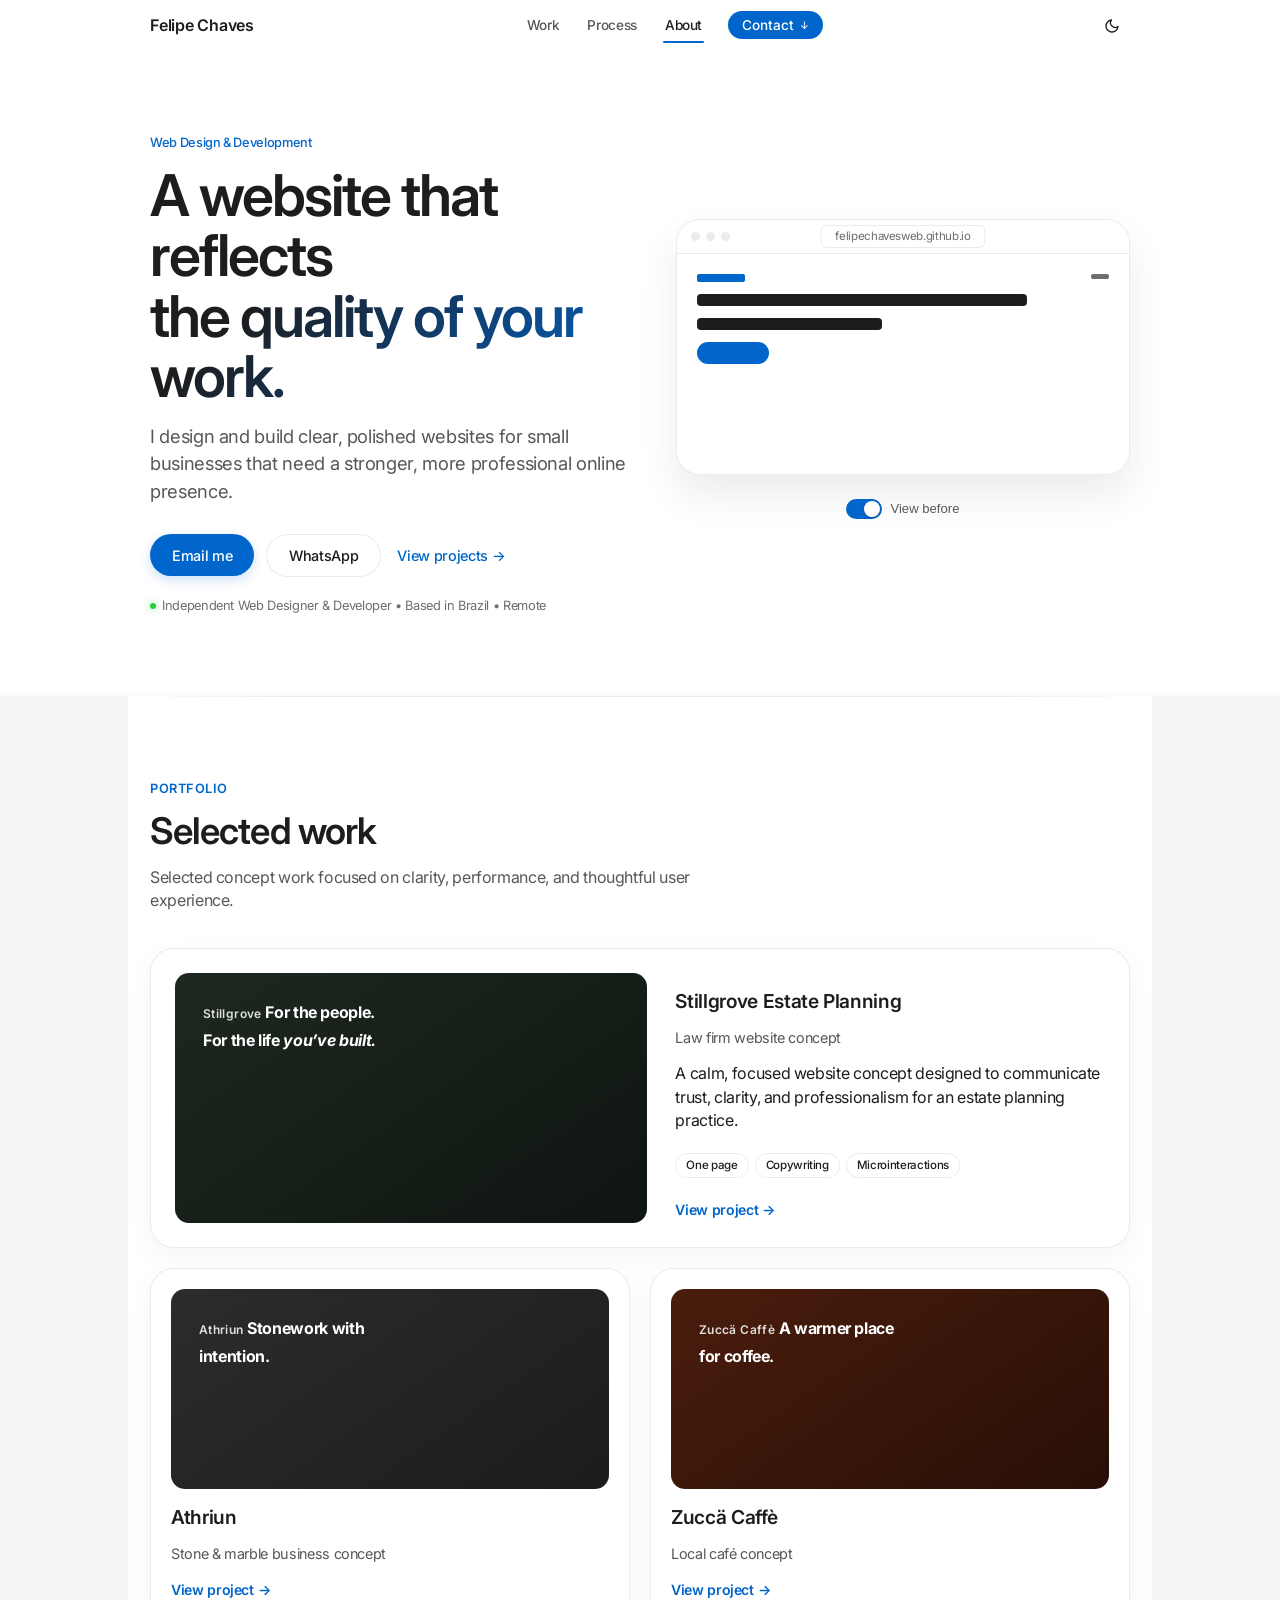
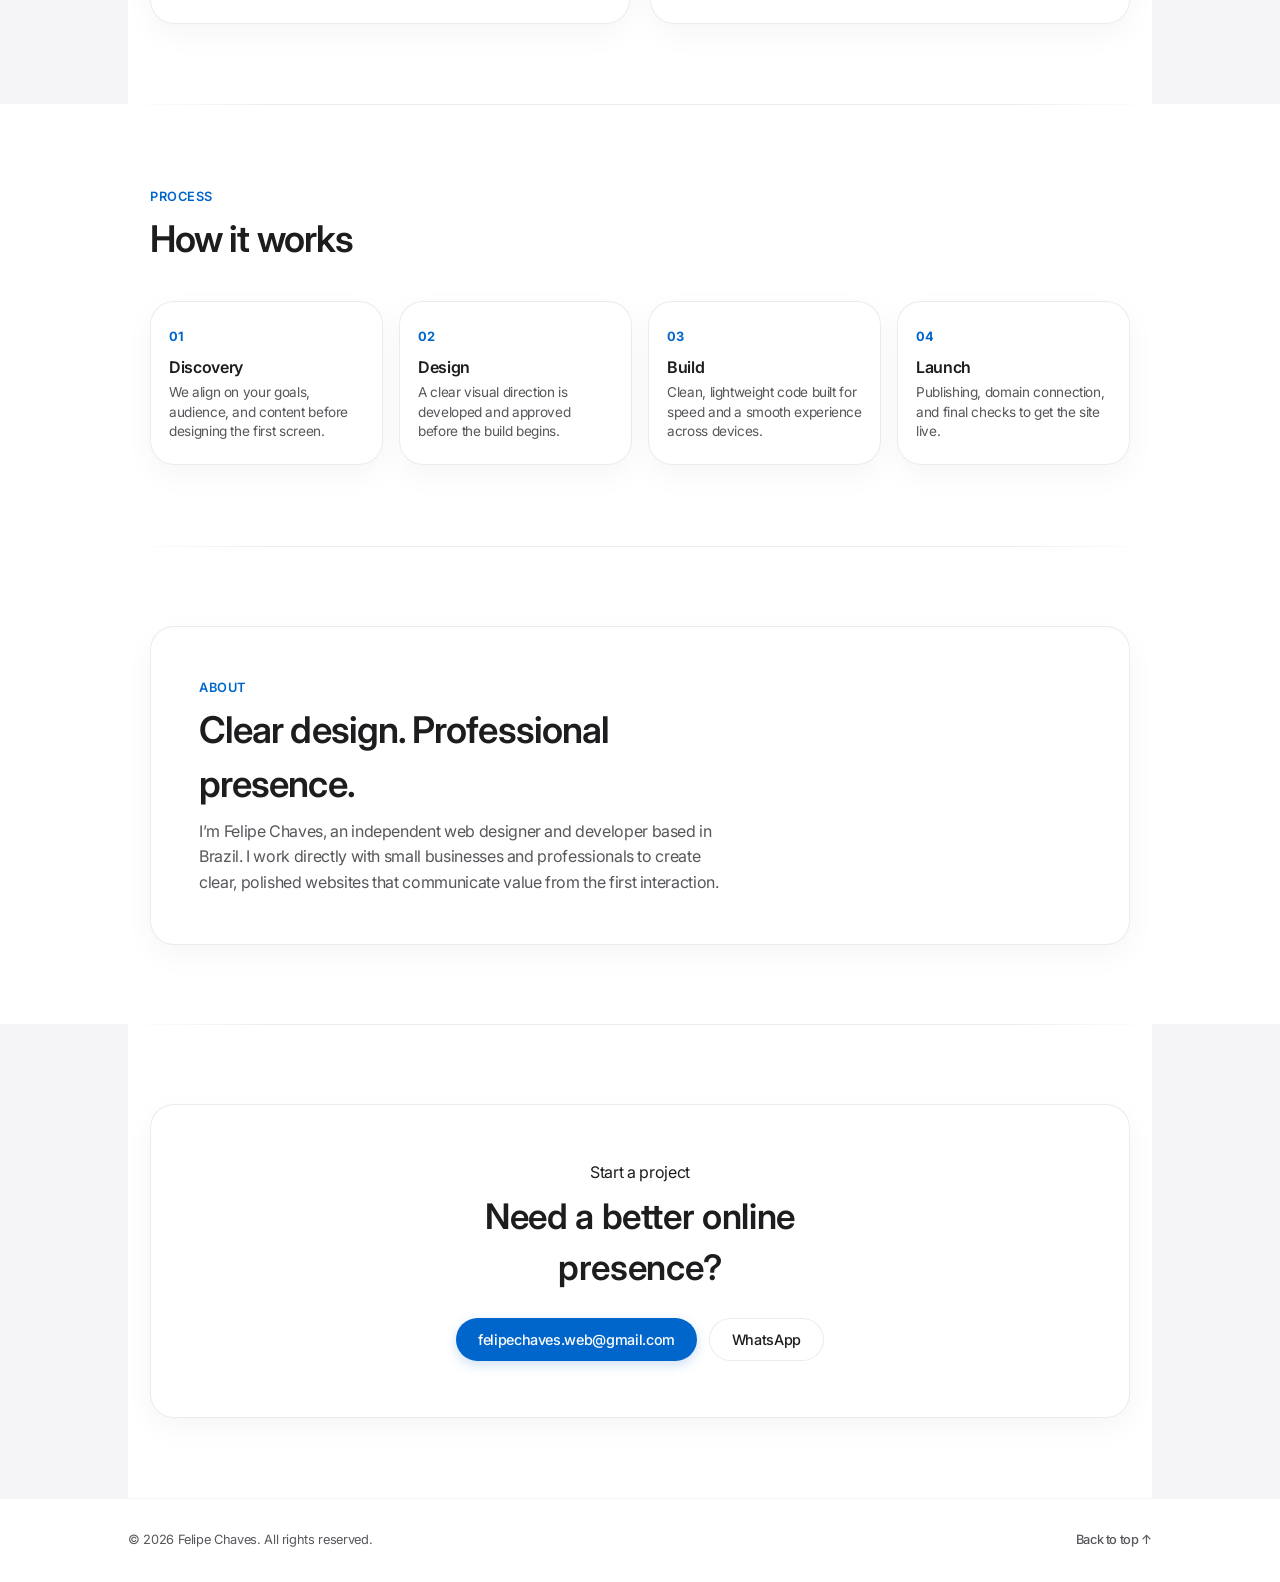
==== index.html @ 65f5a5d9 "Add files via upload" ====
<!doctype html>
<html lang="en" data-theme="light">
<head>
  <meta charset="utf-8">
  <meta name="viewport" content="width=device-width, initial-scale=1">
  <title>Felipe Chaves — Web Designer &amp; Developer</title>
  <meta name="description" content="Felipe Chaves designs and builds clear, polished websites for small businesses.">
  <meta name="theme-color" content="#f5f5f7">
  <link rel="icon" href="favicon.svg" type="image/svg+xml">
  <link rel="preconnect" href="https://fonts.googleapis.com">
  <link rel="preconnect" href="https://fonts.gstatic.com" crossorigin>
  <link href="https://fonts.googleapis.com/css2?family=Inter:wght@300;400;500;600;700&display=swap" rel="stylesheet">
  <link rel="stylesheet" href="styles.css">
</head>
<body class="has-custom-cursor">

  <!-- Cursor fluido inteligente -->
  <div class="custom-cursor" id="customCursor" aria-hidden="true"></div>

  <a class="skip-link" href="#main">Skip to content</a>

  <header class="site-header" id="site-header">
    <div class="header-inner">
  <a class="wordmark hover-magnetic" href="#top" aria-label="Felipe Chaves, home">Felipe Chaves</a>

  <nav aria-label="Main navigation" id="mainNav" class="nav-menu">
    <a data-nav href="#work">Work</a>
    <a data-nav href="#process">Process</a>
    <a data-nav href="#about">About</a>

    <!-- Submenu / Dropdown de Contato -->
    <div class="nav-contact-wrapper" id="contactDropdownWrapper">
      <button type="button" class="nav-contact hover-magnetic" id="contactBtn" aria-expanded="false" aria-haspopup="true">
        Contact <span class="chevron">↓</span>
      </button>
      <div class="contact-dropdown" id="contactDropdown" role="menu">
        <a class="dropdown-item" href="mailto:felipechaves.web@gmail.com" role="menuitem">
          <svg class="dropdown-icon" width="18" height="18" viewBox="0 0 24 24" fill="none" stroke="currentColor" stroke-width="2" stroke-linecap="round" stroke-linejoin="round" aria-hidden="true">
            <rect width="20" height="16" x="2" y="4" rx="2"></rect>
            <path d="m22 7-8.97 5.7a1.94 1.94 0 0 1-2.06 0L2 7"></path>
          </svg>
          Email
        </a>
        <a class="dropdown-item" href="https://wa.me/5511954970944?text=Hi%20Felipe,%20I%20saw%20your%20portfolio%20and%20would%20like%20to%20talk%20about%20a%20website%20project." target="_blank" rel="noopener noreferrer" role="menuitem">
          <svg class="dropdown-icon" width="18" height="18" viewBox="0 0 24 24" fill="none" stroke="currentColor" stroke-width="2" stroke-linecap="round" stroke-linejoin="round" aria-hidden="true">
            <path d="M3 21l1.65-3.8a9 9 0 1 1 3.4 2.9L3 21"></path>
            <path d="M9 10a0.5.5 0 0 0 1 0V9a0.5.5 0 0 0-1 0v1a5 5 0 0 0 5 5h1a0.5.5 0 0 0 0-1h-1a0.5.5 0 0 0 0 1"></path>
          </svg>
          WhatsApp
        </a>
</div>
    </div>
  </nav>

  <!-- Container de ações da direita (Tema + Hambúrguer) -->
  <div class="header-actions">
    <button type="button" class="theme-toggle hover-magnetic" id="themeToggle" aria-label="Toggle theme">
      <svg class="theme-toggle-icon" width="18" height="18" viewBox="0 0 24 24" fill="none" stroke="currentColor" stroke-width="2" stroke-linecap="round" stroke-linejoin="round" aria-hidden="true">
        <path class="moon-icon" d="M21 12.79A9 9 0 1 1 11.21 3 7 7 0 0 0 21 12.79z"></path>
      </svg>
    </button>

    <button type="button" class="mobile-menu-toggle hover-magnetic" id="mobileMenuToggle" aria-label="Open navigation menu" aria-expanded="false" aria-controls="mainNav">
      <span class="hamburger-bar"></span>
      <span class="hamburger-bar"></span>
    </button>
  </div>
</div>
  </header>

  <main id="main">
    <section class="hero reveal-stagger" id="top">
      <div class="hero-copy">
        <span class="hero-badge badge-pulse">Web Design &amp; Development</span>
        <h1 class="hero-title">A website that reflects<br><span class="gradient-text">the quality of your work.</span></h1>
        <p class="hero-lede">I design and build clear, polished websites for small businesses that need a stronger, more professional online presence.</p>
        <div class="hero-actions">
          <a class="button button-primary hover-magnetic" href="mailto:felipechaves.web@gmail.com">
            <span>Email me</span>
          </a>
          <a class="button button-secondary hover-magnetic" href="https://wa.me/5511954970944?text=Hi%20Felipe,%20I%20saw%20your%20portfolio%20and%20would%20like%20to%20talk%20about%20a%20website%20project." target="_blank" rel="noopener noreferrer">
            <span>WhatsApp</span>
          </a>
          <a class="button button-ghost hover-magnetic" href="#work">
            <span>View projects</span> <span class="arrow">→</span>
          </a>
        </div>
        <p class="hero-note"><span class="status-dot"></span> Independent Web Designer &amp; Developer • Based in Brazil • Remote</p>
      </div>

      <figure class="hero-demo" aria-label="Demonstration: a website before and after a redesign">
        <div class="device tilt-card" id="heroDevice" data-state="after">
          <div class="device-bar">
            <div class="dots"><span></span><span></span><span></span></div>
            <div class="url-bar">felipechavesweb.github.io</div>
          </div>
          <div class="device-screen">
            <div class="mock mock-before" aria-hidden="true">
              <div class="mb-logo"></div>
              <div class="mb-nav"><span></span><span></span><span></span></div>
              <div class="mb-hero"></div>
              <div class="mb-row"><span class="mb-chip"></span><span class="mb-chip"></span></div>
            </div>
            <div class="mock mock-after" aria-hidden="true">
              <div class="ma-nav"><span class="ma-word"></span><span class="ma-link"></span></div>
              <div class="ma-headline"></div>
              <div class="ma-headline short"></div>
              <div class="ma-cta"></div>
            </div>
          </div>
        </div>
        <figcaption>
          <button type="button" class="toggle hover-magnetic" id="beforeAfterToggle" aria-pressed="true">
            <span class="toggle-track" aria-hidden="true"><span class="toggle-thumb"></span></span>
            <span class="toggle-label" data-label>View before</span>
          </button>
        </figcaption>
      </figure>
    </section>

    <section class="work" id="work" aria-labelledby="work-title">
      <div class="section-head reveal">
        <span class="section-kicker">Portfolio</span>
        <h2 id="work-title">Selected work</h2>
        <p>Selected concept work focused on clarity, performance, and thoughtful user experience.</p>
      </div>

      <article class="project project-featured tilt-card reveal spotlight-card">
        <a class="project-visual stillgrove-visual" href="stillgrove/" aria-label="View the Stillgrove concept">
          <div class="visual-copy">
            <span class="visual-tag">Stillgrove</span>
            <strong>For the people.<br>For the life <em>you’ve built.</em></strong>
          </div>
        </a>
        <div class="project-meta">
          <div class="project-heading">
            <h3>Stillgrove Estate Planning</h3>
            <p>Law firm website concept</p>
          </div>
          <p class="project-description">A calm, focused website concept designed to communicate trust, clarity, and professionalism for an estate planning practice.</p>
          <div class="project-tags">
            <span>One page</span><span>Copywriting</span><span>Microinteractions</span>
          </div>
          <a class="project-link link-arrow" href="stillgrove/">View project <span class="arrow">→</span></a>
        </div>
      </article>

      <div class="project-grid">
        <article class="project tilt-card reveal spotlight-card">
          <a class="project-visual athriun-visual" href="https://oggfelpz.github.io/athriun-marmoraria-landing-page/" target="_blank" rel="noopener noreferrer">
            <div class="visual-copy compact">
              <span class="visual-tag">Athriun</span>
              <strong>Stonework with<br>intention.</strong>
            </div>
          </a>
          <div class="project-meta compact-meta">
            <div class="project-heading">
              <h3>Athriun</h3>
              <p>Stone &amp; marble business concept</p>
            </div>
            <a class="project-link link-arrow" href="https://oggfelpz.github.io/athriun-marmoraria-landing-page/" target="_blank" rel="noopener noreferrer">View project <span class="arrow">→</span></a>
          </div>
        </article>

        <article class="project tilt-card reveal spotlight-card">
          <a class="project-visual zucca-visual" href="https://oggfelpz.github.io/zucca-caffe-landing-page/" target="_blank" rel="noopener noreferrer">
            <div class="visual-copy compact light-copy">
              <span class="visual-tag">Zuccä Caffè</span>
              <strong>A warmer place<br>for coffee.</strong>
            </div>
          </a>
          <div class="project-meta compact-meta">
            <div class="project-heading">
              <h3>Zuccä Caffè</h3>
              <p>Local café concept</p>
            </div>
            <a class="project-link link-arrow" href="https://oggfelpz.github.io/zucca-caffe-landing-page/" target="_blank" rel="noopener noreferrer">View project <span class="arrow">→</span></a>
          </div>
        </article>
      </div>
    </section>

    <section class="process" id="process" aria-labelledby="process-title">
      <div class="section-head reveal">
        <span class="section-kicker">Process</span>
        <h2 id="process-title">How it works</h2>
      </div>
      <ol class="steps">
        <li class="reveal spotlight-card">
          <span class="step-index">01</span>
          <h3>Discovery</h3>
          <p>We align on your goals, audience, and content before designing the first screen.</p>
        </li>
        <li class="reveal spotlight-card">
          <span class="step-index">02</span>
          <h3>Design</h3>
          <p>A clear visual direction is developed and approved before the build begins.</p>
        </li>
        <li class="reveal spotlight-card">
          <span class="step-index">03</span>
          <h3>Build</h3>
          <p>Clean, lightweight code built for speed and a smooth experience across devices.</p>
        </li>
        <li class="reveal spotlight-card">
          <span class="step-index">04</span>
          <h3>Launch</h3>
          <p>Publishing, domain connection, and final checks to get the site live.</p>
        </li>
      </ol>
    </section>

<!-- Seção Sobre estruturada dentro de um card -->
<section class="about reveal" id="about" aria-labelledby="about-title">
  <div class="about-card spotlight-card">
    <div class="section-head">
      <span class="section-kicker">About</span>
      <h2 id="about-title">Clear design. Professional presence.</h2>
      <p class="about-description">
        I’m Felipe Chaves, an independent web designer and developer based in Brazil. I work directly with small businesses and professionals to create clear, polished websites that communicate value from the first interaction.
      </p>
    </div>
  </div>
</section>

    <section class="contact reveal" aria-labelledby="contact-title">
      <div class="contact-card spotlight-card">
        <span class="contact-kicker">Start a project</span>
        <h2 id="contact-title">Need a better online<br>presence?</h2>
        
        <div class="contact-options">
          <a class="button button-primary hover-magnetic" href="mailto:felipechaves.web@gmail.com">
            <span>felipechaves.web@gmail.com</span>
          </a>
          <a class="button button-secondary hover-magnetic" href="https://wa.me/5511954970944?text=Hi%20Felipe,%20I%20saw%20your%20portfolio%20and%20would%20like%20to%20talk%20about%20a%20website%20project." target="_blank" rel="noopener noreferrer">
            <span>WhatsApp</span>
          </a>
        </div>
      </div>
    </section>
  </main>

  <footer>
    <div class="footer-inner">
      <p>© <span id="year">2026</span> Felipe Chaves. All rights reserved.</p>
      <a href="#top" class="back-to-top hover-magnetic">Back to top ↑</a>
    </div>
  </footer>

  <script src="script.js" defer></script>
</body>
</html>
---- styles.css ----
:root {
  --font-apple: -apple-system, BlinkMacSystemFont, "SF Pro Display", "SF Pro Text", "Inter", sans-serif;

  --radius-pill: 9999px;
  --radius-apple: 24px;
  --radius-sm: 14px;

  --ease-apple: cubic-bezier(0.16, 1, 0.3, 1);
  --ease-spring: cubic-bezier(0.34, 1.56, 0.64, 1);
  --transition-fast: 0.2s var(--ease-apple);
  --transition-smooth: 0.4s var(--ease-apple);

  --focus-ring: 0 0 0 3px var(--accent-glow), 0 0 0 1px var(--accent);
}

:root[data-theme="light"] {
  --bg-main: #ffffff;
  --bg-alt: #f5f5f7;
  --bg-card: rgba(255, 255, 255, 0.82);
  --bg-card-solid: #ffffff;
  --bg-header: rgba(255, 255, 255, 0.72);

  --text-primary: #1d1d1f;
  --text-secondary: #57575c;
  --text-muted: #6e6e73;

  --accent: #0066cc;
  --accent-hover: #0052a3;
  --accent-glow: rgba(0, 102, 204, 0.2);

  --border-subtle: rgba(0, 0, 0, 0.08);
  --spotlight-color: rgba(0, 102, 204, 0.06);
  --shadow-apple: 0 10px 30px rgba(0, 0, 0, 0.04);
  --shadow-device: 0 20px 40px rgba(0, 0, 0, 0.08);
}

:root[data-theme="dark"] {
  --bg-main: #000000;
  --bg-alt: #0a0a0c;
  --bg-card: rgba(28, 28, 30, 0.75);
  --bg-card-solid: #1c1c1e;
  --bg-header: rgba(0, 0, 0, 0.72);

  --text-primary: #f5f5f7;
  --text-secondary: #a1a1a6;
  --text-muted: #86868b;

  --accent: #2997ff;
  --accent-hover: #52aaff;
  --accent-glow: rgba(41, 151, 255, 0.25);

  --border-subtle: rgba(255, 255, 255, 0.12);
  --spotlight-color: rgba(255, 255, 255, 0.06);
  --shadow-apple: 0 10px 30px rgba(0, 0, 0, 0.4);
  --shadow-device: 0 20px 50px rgba(0, 0, 0, 0.6);
}

*, *::before, *::after {
  box-sizing: border-box;
  margin: 0;
  padding: 0;
}

html {
  scroll-behavior: smooth;
  font-size: 16px;
  -webkit-text-size-adjust: 100%;
}

body {
  font-family: var(--font-apple);
  background-color: var(--bg-main);
  color: var(--text-primary);
  line-height: 1.47059;
  letter-spacing: -0.022em;
  -webkit-font-smoothing: antialiased;
  -moz-osx-font-smoothing: grayscale;
  transition: background-color var(--transition-smooth), color var(--transition-smooth);
  overflow-x: hidden;
  padding-bottom: env(safe-area-inset-bottom);
}

a { color: inherit; text-decoration: none; }

.skip-link {
  position: absolute;
  top: -100%;
  left: 16px;
  z-index: 1000;
  background: var(--accent);
  color: #fff;
  padding: 10px 18px;
  border-radius: var(--radius-sm);
  font-weight: 600;
  transition: top var(--transition-fast);
}
.skip-link:focus-visible { top: 12px; }

a:focus-visible,
button:focus-visible,
[role="button"]:focus-visible,
input:focus-visible,
textarea:focus-visible {
  outline: none;
  box-shadow: var(--focus-ring);
  border-radius: var(--radius-sm);
}

/* Custom Cursor */
.custom-cursor,
.custom-cursor-ring {
  display: none;
  position: fixed;
  top: 0;
  left: 0;
  pointer-events: none;
  z-index: 9999;
  border-radius: 50%;
  opacity: 0;
  transform: translate3d(-50%, -50%, 0);
  will-change: transform, opacity;
}

@media (prefers-reduced-motion: no-preference) {
  body.has-custom-cursor .custom-cursor,
  body.has-custom-cursor .custom-cursor-ring { display: block; }

  body.has-custom-cursor.cursor-ready .custom-cursor { opacity: 1; }
  body.has-custom-cursor.cursor-ready .custom-cursor-ring { opacity: 0.55; }

  body.has-custom-cursor,
  body.has-custom-cursor a,
  body.has-custom-cursor button,
  body.has-custom-cursor [role="button"] { cursor: none; }

  .custom-cursor {
    width: 8px;
    height: 8px;
    background-color: var(--accent);
    transition: opacity 0.25s var(--ease-apple);
  }

  .custom-cursor-ring {
    width: 36px;
    height: 36px;
    border: 1.5px solid var(--accent);
    background: var(--accent-glow);
    transition: opacity 0.25s var(--ease-apple), width 0.35s var(--ease-spring), height 0.35s var(--ease-spring), border-color 0.3s;
  }
  .custom-cursor-ring.is-hovering { width: 56px; height: 56px; opacity: 0.25; border-color: transparent; }
}

@media (prefers-reduced-motion: reduce) {
  .custom-cursor, .custom-cursor-ring { display: none !important; }
  *, *::before, *::after { animation-duration: 0.01ms !important; transition-duration: 0.01ms !important; }
}

/* Header */
.site-header {
  position: fixed;
  top: 0;
  left: 0;
  right: 0;
  height: 52px;
  z-index: 999;
  background-color: var(--bg-header);
  backdrop-filter: saturate(180%) blur(20px);
  -webkit-backdrop-filter: saturate(180%) blur(20px);
  border-bottom: 1px solid transparent;
  transition: border-color 0.3s, background-color var(--transition-smooth);
  padding-left: env(safe-area-inset-left);
  padding-right: env(safe-area-inset-right);
}
.site-header.is-scrolled { border-bottom-color: var(--border-subtle); }

.header-inner {
  max-width: 1024px;
  margin: 0 auto;
  height: 100%;
  display: flex;
  align-items: center;
  justify-content: space-between;
  padding: 0 22px;
}

.wordmark {
  font-weight: 600;
  font-size: 1rem;
  letter-spacing: -0.015em;
  padding: 6px 0;
}

.site-header nav {
  display: flex;
  gap: 24px;
  align-items: center;
}

.site-header nav a {
  position: relative;
  font-size: 0.85rem;
  font-weight: 500;
  color: var(--text-secondary);
  padding: 6px 2px;
  transition: color var(--transition-fast);
}
.site-header nav a::after {
  content: "";
  position: absolute;
  left: 0; right: 0; bottom: -2px;
  height: 2px;
  background: var(--accent);
  border-radius: 2px;
  transform: scaleX(0);
  transform-origin: left;
  transition: transform 0.25s var(--ease-apple);
}
.site-header nav a:hover { color: var(--text-primary); }
.site-header nav a:hover::after,
.site-header nav a.is-active::after { transform: scaleX(1); }
.site-header nav a.is-active { color: var(--text-primary); }

.nav-contact {
  color: #ffffff !important;
  font-weight: 500;
  background: var(--accent);
  padding: 6px 14px !important;
  border-radius: var(--radius-pill);
  transition: background-color var(--transition-fast), transform 0.2s var(--ease-spring);
}
.nav-contact:hover { background: var(--accent-hover); }
.nav-contact:active { transform: scale(0.96); }
.nav-contact::after { display: none; }

.theme-toggle {
  background: transparent;
  border: none;
  display: inline-flex;
  align-items: center;
  justify-content: center;
  color: var(--text-primary);
  cursor: pointer;
  width: 36px;
  height: 36px;
  border-radius: 50%;
  transition: background-color var(--transition-fast), color var(--transition-fast);
}
.theme-toggle:hover { background-color: var(--border-subtle); }
.theme-toggle-icon { width: 16px; height: 16px; transition: transform 0.4s var(--ease-spring); }
.theme-toggle:hover .theme-toggle-icon { transform: rotate(15deg); }

/* Hero */
.hero {
  max-width: 1024px;
  margin: 0 auto;
  padding: 130px 22px 80px;
  display: grid;
  grid-template-columns: 1fr 0.95fr;
  gap: 48px;
  align-items: center;
}

.badge-pulse {
  display: inline-flex;
  align-items: center;
  gap: 8px;
  font-size: 0.8rem;
  font-weight: 500;
  color: var(--accent);
  margin-bottom: 12px;
}

.status-dot {
  width: 6px;
  height: 6px;
  background-color: #28cd41;
  border-radius: 50%;
  display: inline-block;
  box-shadow: 0 0 8px rgba(40, 205, 65, 0.6);
}

.hero-title {
  font-size: clamp(2.4rem, 4.5vw, 3.8rem);
  font-weight: 600;
  line-height: 1.05;
  letter-spacing: -0.035em;
  margin-bottom: 16px;
}

.gradient-text {
  display: inline-block;
  background: linear-gradient(135deg, var(--text-primary) 20%, var(--accent) 100%);
  -webkit-background-clip: text;
  background-clip: text;
  -webkit-text-fill-color: transparent;
  color: transparent;
}

.hero-lede {
  font-size: clamp(1rem, 1.5vw, 1.15rem);
  line-height: 1.5;
  max-width: 42ch;
  color: var(--text-secondary);
  margin-bottom: 28px;
}

.hero-actions {
  display: flex;
  gap: 12px;
  align-items: center;
  flex-wrap: wrap;
  margin-bottom: 20px;
}

.button {
  position: relative;
  display: inline-flex;
  align-items: center;
  justify-content: center;
  min-height: 42px;
  padding: 10px 22px;
  border-radius: var(--radius-pill);
  font-size: 0.9rem;
  font-weight: 500;
  transition: transform 0.2s var(--ease-spring), background-color 0.25s, box-shadow 0.25s, border-color 0.25s;
  user-select: none;
}
.button:active { transform: scale(0.96); }

.button-primary {
  background-color: var(--accent);
  color: #ffffff;
  box-shadow: 0 4px 12px var(--accent-glow);
}
.button-primary:hover { background-color: var(--accent-hover); box-shadow: 0 6px 18px var(--accent-glow); transform: translateY(-1px); }

.button-secondary {
  background-color: var(--bg-card);
  border: 1px solid var(--border-subtle);
  color: var(--text-primary);
  backdrop-filter: blur(10px);
}
.button-secondary:hover { background-color: var(--bg-card-solid); border-color: var(--accent); }

.button-ghost { color: var(--accent); padding-left: 4px; padding-right: 4px; }
.button-ghost .arrow { display: inline-block; margin-left: 4px; transition: transform 0.3s var(--ease-spring); }
.button-ghost:hover .arrow { transform: translateX(4px); }
.button-ghost:hover { color: var(--accent-hover); }

.hero-note {
  font-size: 0.8rem;
  color: var(--text-muted);
  display: flex;
  align-items: center;
  gap: 6px;
}

/* Device Mockup */
.hero-demo { display: flex; flex-direction: column; align-items: center; gap: 16px; perspective: 1000px; width: 100%; }

.device {
  width: 100%;
  background: var(--bg-card-solid);
  border-radius: var(--radius-apple);
  box-shadow: var(--shadow-device);
  border: 1px solid var(--border-subtle);
  overflow: hidden;
  transition: transform 0.5s var(--ease-apple);
}

.device-bar {
  height: 34px;
  background-color: var(--bg-main);
  display: flex;
  align-items: center;
  padding: 0 14px;
  position: relative;
  border-bottom: 1px solid var(--border-subtle);
}

.dots { display: flex; gap: 6px; }
.dots span { width: 9px; height: 9px; border-radius: 50%; background-color: var(--border-subtle); }

.url-bar {
  position: absolute;
  left: 50%;
  transform: translateX(-50%);
  font-size: 0.72rem;
  color: var(--text-muted);
  background: var(--bg-card-solid);
  padding: 2px 14px;
  border-radius: 6px;
  border: 1px solid var(--border-subtle);
  white-space: nowrap;
  max-width: 60%;
  overflow: hidden;
  text-overflow: ellipsis;
}

.device-screen { padding: 20px; min-height: 220px; position: relative; }
.mock { transition: opacity 0.35s var(--ease-apple), transform 0.35s var(--ease-apple); }

.mock-before { display: flex; flex-direction: column; gap: 10px; }
.mb-logo { width: 64px; height: 8px; background: #ff3b30; border-radius: 2px; }
.mb-nav { display: flex; gap: 6px; }
.mb-nav span { width: 18px; height: 5px; background: var(--text-muted); border-radius: 2px; }
.mb-hero { height: 50px; background: var(--border-subtle); border-radius: 4px; }
.mb-row { display: flex; gap: 6px; }
.mb-chip { width: 48%; height: 18px; background: #ff9500; border-radius: 4px; }

.mock-after { display: flex; flex-direction: column; gap: 12px; }
.ma-nav { display: flex; justify-content: space-between; }
.ma-word { width: 48px; height: 8px; background: var(--accent); border-radius: 2px; }
.ma-link { width: 18px; height: 5px; background: var(--text-muted); border-radius: 2px; }
.ma-headline { height: 12px; width: 80%; background: var(--text-primary); border-radius: 4px; }
.ma-headline.short { width: 45%; }
.ma-cta { width: 72px; height: 22px; background: var(--accent); border-radius: var(--radius-pill); }

.device[data-state="after"] .mock-before { opacity: 0; transform: scale(0.96); position: absolute; inset: 20px; pointer-events: none; }
.device[data-state="before"] .mock-after { opacity: 0; transform: scale(0.96); position: absolute; inset: 20px; pointer-events: none; }

.toggle {
  background: transparent;
  border: none;
  display: inline-flex;
  align-items: center;
  gap: 8px;
  min-height: 36px;
  color: var(--text-secondary);
  font-size: 0.82rem;
  font-weight: 500;
  cursor: pointer;
  padding: 4px 8px;
}
.toggle:hover { color: var(--text-primary); }

.toggle-track {
  width: 36px;
  height: 20px;
  background-color: var(--border-subtle);
  border-radius: var(--radius-pill);
  position: relative;
  transition: background-color 0.25s var(--ease-apple);
}
.toggle-thumb {
  width: 16px; height: 16px;
  background: #ffffff;
  border-radius: 50%;
  position: absolute; top: 2px; left: 2px;
  box-shadow: 0 1px 3px rgba(0,0,0,0.2);
  transition: transform 0.25s var(--ease-spring);
}
.toggle[aria-pressed="true"] .toggle-track { background-color: var(--accent); }
.toggle[aria-pressed="true"] .toggle-thumb { transform: translateX(16px); }

/* Seções */
section { position: relative; max-width: 1024px; margin: 0 auto; padding: 80px 22px; }

.work, .contact {
  box-shadow: 0 0 0 100vmax var(--bg-alt);
  clip-path: inset(0 -100vmax);
  z-index: 0;
}
.work::before, .contact::before {
  content: "";
  position: absolute;
  top: 0; left: -100vmax; right: -100vmax;
  height: 48px;
  background: linear-gradient(to bottom, var(--bg-main), transparent);
  pointer-events: none;
}

.section-head { margin-bottom: 36px; max-width: 54ch; }
.section-kicker { font-size: 0.8rem; font-weight: 600; color: var(--accent); text-transform: uppercase; letter-spacing: 0.04em; }
.section-head h2 { font-size: clamp(1.8rem, 3vw, 2.3rem); font-weight: 600; margin-top: 4px; letter-spacing: -0.025em; }
.section-head p { color: var(--text-secondary); margin-top: 8px; font-size: 1rem; }

/* Cards & Grid */
.spotlight-card {
  position: relative;
  background: var(--bg-card);
  backdrop-filter: blur(20px);
  -webkit-backdrop-filter: blur(20px);
  border-radius: var(--radius-apple);
  border: 1px solid var(--border-subtle);
  box-shadow: var(--shadow-apple);
  overflow: hidden;
  transition: border-color 0.3s, transform 0.3s var(--ease-spring), box-shadow 0.3s;
}
.spotlight-card:hover { border-color: var(--accent); box-shadow: 0 12px 28px rgba(0,0,0,0.08); transform: translateY(-2px); }

.spotlight-card::before {
  content: "";
  position: absolute; inset: 0;
  background: radial-gradient(500px circle at var(--mouse-x, 50%) var(--mouse-y, 50%), var(--spotlight-color), transparent 40%);
  opacity: 0;
  transition: opacity 0.4s;
  pointer-events: none;
}
.spotlight-card:hover::before { opacity: 1; }

.project-featured { padding: 24px; display: grid; grid-template-columns: 1.1fr 1fr; gap: 28px; margin-bottom: 20px; }

.project-visual {
  border-radius: var(--radius-sm);
  padding: 28px;
  color: #fff;
  display: flex;
  flex-direction: column;
  justify-content: space-between;
  min-height: 200px;
  transition: transform 0.4s var(--ease-apple);
}
.visual-tag { display: inline-block; font-size: 0.75rem; font-weight: 600; letter-spacing: 0.03em; margin-bottom: 6px; opacity: 0.85; }
.project-featured:hover .project-visual { transform: scale(1.01); }

.stillgrove-visual { background: linear-gradient(145deg, #1d2820, #0f1511); }
.athriun-visual { background: linear-gradient(145deg, #2c2c2e, #1c1c1e); }
.zucca-visual { background: linear-gradient(145deg, #4a1d0d, #280f07); }

.project-meta { display: flex; flex-direction: column; justify-content: space-between; gap: 14px; }
.project-heading h3 { font-size: 1.2rem; font-weight: 600; margin-bottom: 12px; margin-top: 14px; }
.project-heading p { font-size: 0.9rem; color: var(--text-secondary); }

.project-tags { display: flex; flex-wrap: wrap; gap: 6px; margin: 6px 0; }
.project-tags span {
  font-size: 0.72rem;
  font-weight: 500;
  background: var(--bg-main);
  color: var(--text-primary);
  padding: 3px 10px;
  border-radius: var(--radius-pill);
  border: 1px solid var(--border-subtle);
}

.link-arrow { color: var(--accent); font-size: 0.88rem; font-weight: 600; display: inline-flex; align-items: center; gap: 4px; padding: 2px 0; }
.link-arrow .arrow { transition: transform 0.3s var(--ease-spring); }
.link-arrow:hover { color: var(--accent-hover); }
.link-arrow:hover .arrow { transform: translateX(4px); }

.project-grid { display: grid; grid-template-columns: repeat(2, 1fr); gap: 20px; }
.project-grid .project { padding: 20px; }

/* Steps */
.steps { list-style: none; display: grid; grid-template-columns: repeat(4, 1fr); gap: 16px; }
.steps li { padding: 22px 18px; }
.step-index { font-size: 0.8rem; font-weight: 700; color: var(--accent); }
.steps h3 { font-size: 1rem; font-weight: 600; margin: 8px 0 4px; }
.steps p { font-size: 0.85rem; line-height: 1.45; color: var(--text-secondary); }

/* Contact & Footer */
.contact-card { padding: 56px 24px; text-align: center; }
.contact-card h2 { font-size: clamp(1.8rem, 3vw, 2.2rem); font-weight: 600; margin-top: 6px; }
.contact-options { display: flex; justify-content: center; gap: 12px; margin-top: 24px; flex-wrap: wrap; }

footer { border-top: 1px solid var(--border-subtle); padding: 28px 22px; font-size: 0.8rem; color: var(--text-secondary); }
.footer-inner { max-width: 1024px; margin: 0 auto; display: flex; justify-content: space-between; align-items: center; gap: 12px; }
.back-to-top { padding: 4px 0; font-weight: 500; }
.back-to-top:hover { color: var(--text-primary); }

/* Scroll Reveal */
@media (prefers-reduced-motion: no-preference) {
  .reveal { opacity: 0; transform: translateY(20px); transition: opacity 0.6s var(--ease-apple), transform 0.6s var(--ease-apple); will-change: opacity, transform; }
  .reveal.is-visible { opacity: 1; transform: translateY(0); }

  .reveal-stagger { opacity: 1; }
  .reveal-stagger > * {
    opacity: 0;
    transform: translateY(16px);
    filter: blur(4px);
    transition: opacity 0.6s var(--ease-apple), transform 0.6s var(--ease-apple), filter 0.6s var(--ease-apple);
  }
  .reveal-stagger.is-visible > * { opacity: 1; transform: translateY(0); filter: blur(0); }
  .reveal-stagger.is-visible > *:nth-child(1) { transition-delay: 0.04s; }
  .reveal-stagger.is-visible > *:nth-child(2) { transition-delay: 0.12s; }
  .reveal-stagger.is-visible > *:nth-child(3) { transition-delay: 0.20s; }
  .reveal-stagger.is-visible > *:nth-child(4) { transition-delay: 0.28s; }

  .reveal-stagger > .hero-demo {
    transform: translateY(16px) scale(0.98);
    transition: opacity 0.6s var(--ease-apple), transform 0.6s var(--ease-spring), filter 0.6s var(--ease-apple);
  }
  .reveal-stagger.is-visible > .hero-demo { transform: translateY(0) scale(1); }
}

@media (prefers-reduced-motion: reduce) {
  .reveal, .reveal-stagger > * { opacity: 1 !important; transform: none !important; filter: none !important; }
}

/* ==========================================================================
   RESPONSIVIDADE (MEDIA QUERIES)
   ========================================================================== */

@media (max-width: 864px) {
  .hero { grid-template-columns: 1fr; gap: 40px; padding-top: 100px; text-align: center; }
  .hero-lede { margin-left: auto; margin-right: auto; }
  .hero-actions, .hero-note { justify-content: center; }
  .project-featured { grid-template-columns: 1fr; gap: 20px; }
  .steps { grid-template-columns: repeat(2, 1fr); }
}

@media (max-width: 640px) {
  .project-grid { grid-template-columns: 1fr; }
  .steps { grid-template-columns: 1fr; }
  .footer-inner { flex-direction: column; text-align: center; gap: 8px; }
}

/* --- DIVISÓRIAS DE SEÇÃO --- */
section:not(.hero) {
  position: relative;
  padding-top: 5rem; /* Aumenta o espaçamento superior para respiro */
}

/* Cria uma linha divisória suave no topo de cada seção */
section:not(.hero)::before {
  content: "";
  position: absolute;
  top: 0;
  left: 50%;
  transform: translateX(-50%);
  width: 100%;
  max-width: 1100px; /* Alinhado com a largura máxima do seu layout */
  height: 1px;
  background: linear-gradient(
    90deg, 
    transparent 0%, 
    var(--line-color, rgba(0, 0, 0, 0.08)) 15%, 
    var(--line-color, rgba(0, 0, 0, 0.08)) 85%, 
    transparent 100%
  );
  pointer-events: none;
}

/* Compatibilidade com modo escuro (Dark Theme) */
[data-theme="dark"] section:not(.hero)::before {
  background: linear-gradient(
    90deg, 
    transparent 0%, 
    rgba(255, 255, 255, 0.1) 15%, 
    rgba(255, 255, 255, 0.1) 85%, 
    transparent 100%
  );
}

/* --- CARD SOBRE (Adaptável aos Temas) --- */
.about-card {
  padding: 3rem;
  border-radius: 24px;
  border: 1px solid var(--card-border, rgba(0, 0, 0, 0.08));
  background: var(--card-bg, rgba(255, 255, 255, 0.03));
  backdrop-filter: blur(20px);
}

.about-card .section-head {
  margin-bottom: 0;
}

.about-description {
  max-width: 650px;
  margin-top: 1rem;
  font-size: 1.1rem;
  line-height: 1.6;
  color: var(--text-secondary, inherit); /* Garante visibilidade no Dark Mode */
}

/* Ajustes automáticos no Dark Mode */
[data-theme="dark"] .about-card {
  border-color: rgba(255, 255, 255, 0.1);
  background: rgba(255, 255, 255, 0.03);
}

[data-theme="dark"] .about-description {
  color: rgba(255, 255, 255, 0.75);
}

/* --- CORREÇÃO DO MENU MOBILE E DROPDOWN --- */

/* ==========================================================================
   NAVEGAÇÃO E MENU MOBILE (CORRIGIDO)
   ========================================================================== */

/* Estilos de Desktop (Padrão) */
.header-inner {
  position: relative;
}

.mobile-menu-toggle {
  display: none;
  background: transparent;
  border: none;
  cursor: pointer;
  padding: 8px;
  flex-direction: column;
  justify-content: center;
  gap: 5px;
  z-index: 1002;
  color: var(--text-primary);
}

.hamburger-bar {
  display: block;
  width: 20px;
  height: 2px;
  background-color: currentColor;
  border-radius: 2px;
  transition: transform 0.3s var(--ease-spring), opacity 0.3s ease;
}

.mobile-menu-toggle[aria-expanded="true"] .hamburger-bar:nth-child(1) {
  transform: translateY(3.5px) rotate(45deg);
}

.mobile-menu-toggle[aria-expanded="true"] .hamburger-bar:nth-child(2) {
  transform: translateY(-3.5px) rotate(-45deg);
}

/* Dropdown Contato */
.nav-contact-wrapper {
  position: relative;
  display: inline-flex;
}

.nav-contact {
  background: var(--accent);
  color: #ffffff !important;
  border: none;
  font-family: inherit;
  font-size: 0.85rem;
  font-weight: 500;
  padding: 6px 14px;
  border-radius: var(--radius-pill);
  cursor: pointer;
  display: inline-flex;
  align-items: center;
  gap: 6px;
  transition: background-color var(--transition-fast), transform 0.2s var(--ease-spring);
}

.nav-contact:hover {
  background: var(--accent-hover);
}

.nav-contact .chevron {
  font-size: 0.75em;
  transition: transform 0.2s ease;
}

.nav-contact[aria-expanded="true"] .chevron {
  transform: rotate(180deg);
}

.contact-dropdown {
  position: absolute;
  top: calc(100% + 12px);
  right: 0;
  min-width: 180px;
  background: var(--bg-card-solid);
  border: 1px solid var(--border-subtle);
  border-radius: var(--radius-sm);
  padding: 6px;
  box-shadow: var(--shadow-apple);
  display: none;
  flex-direction: column;
  gap: 2px;
  z-index: 1005;
}

.contact-dropdown.active {
  display: flex;
}

.dropdown-item {
  display: flex;
  align-items: center;
  gap: 10px;
  padding: 8px 12px;
  border-radius: 8px;
  text-decoration: none;
  color: var(--text-primary);
  font-size: 0.85rem;
  font-weight: 500;
  transition: background-color var(--transition-fast);
}

.dropdown-item:hover {
  background: var(--border-subtle);
}

/* ==========================================================================
   ADAPTAÇÃO MOBILE (Até 768px)
   ========================================================================== */

@media (max-width: 768px) {
  .mobile-menu-toggle {
    display: flex; /* Exibe o botão hambúrguer */
  }

  /* Transforma a nav em um menu suspenso flutuante */
  .site-header nav.nav-menu {
    position: fixed;
    top: 60px;
    left: 16px;
    right: 16px;
    background: var(--bg-card-solid);
    border: 1px solid var(--border-subtle);
    border-radius: var(--radius-apple);
    padding: 20px;
    display: none; /* Oculto por padrão */
    flex-direction: column;
    align-items: center;
    gap: 16px;
    box-shadow: var(--shadow-device);
    z-index: 1000;
  }

  .site-header nav.nav-menu.open {
    display: flex; /* Exibe ao clicar no hambúrguer */
  }

  .site-header nav a {
    font-size: 1rem;
    padding: 8px 0;
  }

  .site-header nav a::after {
    display: none; /* Remove a linha de hover no mobile */
  }

  .nav-contact-wrapper {
    width: 100%;
    flex-direction: column;
    align-items: center;
  }

  .nav-contact {
    width: 100%;
    justify-content: center;
    padding: 10px 16px;
    font-size: 0.95rem;
  }

  .contact-dropdown {
    position: relative;
    top: 8px;
    right: auto;
    width: 100%;
    box-shadow: none;
    background: var(--bg-alt);
  }
}

/* Ajustes gerais de layout mobile */
@media (max-width: 480px) {
  .site-header { height: 52px; }
  .header-inner { padding: 0 16px; }
  section { padding: 60px 16px; }
  .hero { padding: 88px 16px 48px; }
  .button { width: 100%; }
  .hero-actions { flex-direction: column; width: 100%; }
  .contact-options { flex-direction: column; width: 100%; }
}

/* Container dos botões da direita */
.header-actions {
  display: flex;
  align-items: center;
  gap: 6px; /* Define a proximidade entre o botão de tema e o hambúrguer */
}

/* Ajuste no hambúrguer para alinhar perfeitamente com o ícone de tema */
.mobile-menu-toggle {
  display: none;
  background: transparent;
  border: none;
  cursor: pointer;
  padding: 8px;
  flex-direction: column;
  justify-content: center;
  gap: 5px;
  z-index: 1002;
  color: var(--text-primary);
  border-radius: 50%;
  width: 36px;
  height: 36px;
  align-items: center;
}

.mobile-menu-toggle:hover {
  background-color: var(--border-subtle);
}

@media (max-width: 768px) {
  .mobile-menu-toggle {
    display: flex;
  }
}

/* Estilo para os novos ícones do dropdown */
.dropdown-icon {
  width: 18px;
  height: 18px;
  stroke: var(--accent);
  flex-shrink: 0;
  transition: transform 0.2s var(--ease-spring);
}

.dropdown-item:hover .dropdown-icon {
  transform: scale(1.1);
}

/* --- AJUSTE DE ALTURA DA NAV-BAR NO MOBILE --- */
@media (max-width: 768px) {
  /* Aumenta a altura da barra principal ligeiramente */
  .site-header {
    height: 60px; /* Aumentado de 52px para 60px */
  }

  /* Ajusta a posição do menu suspenso para acompanhar a nova altura */
  .site-header nav.nav-menu {
    top: 68px; /* Espaçamento ideal abaixo da header de 60px */
    padding: 24px 20px;
  }
}
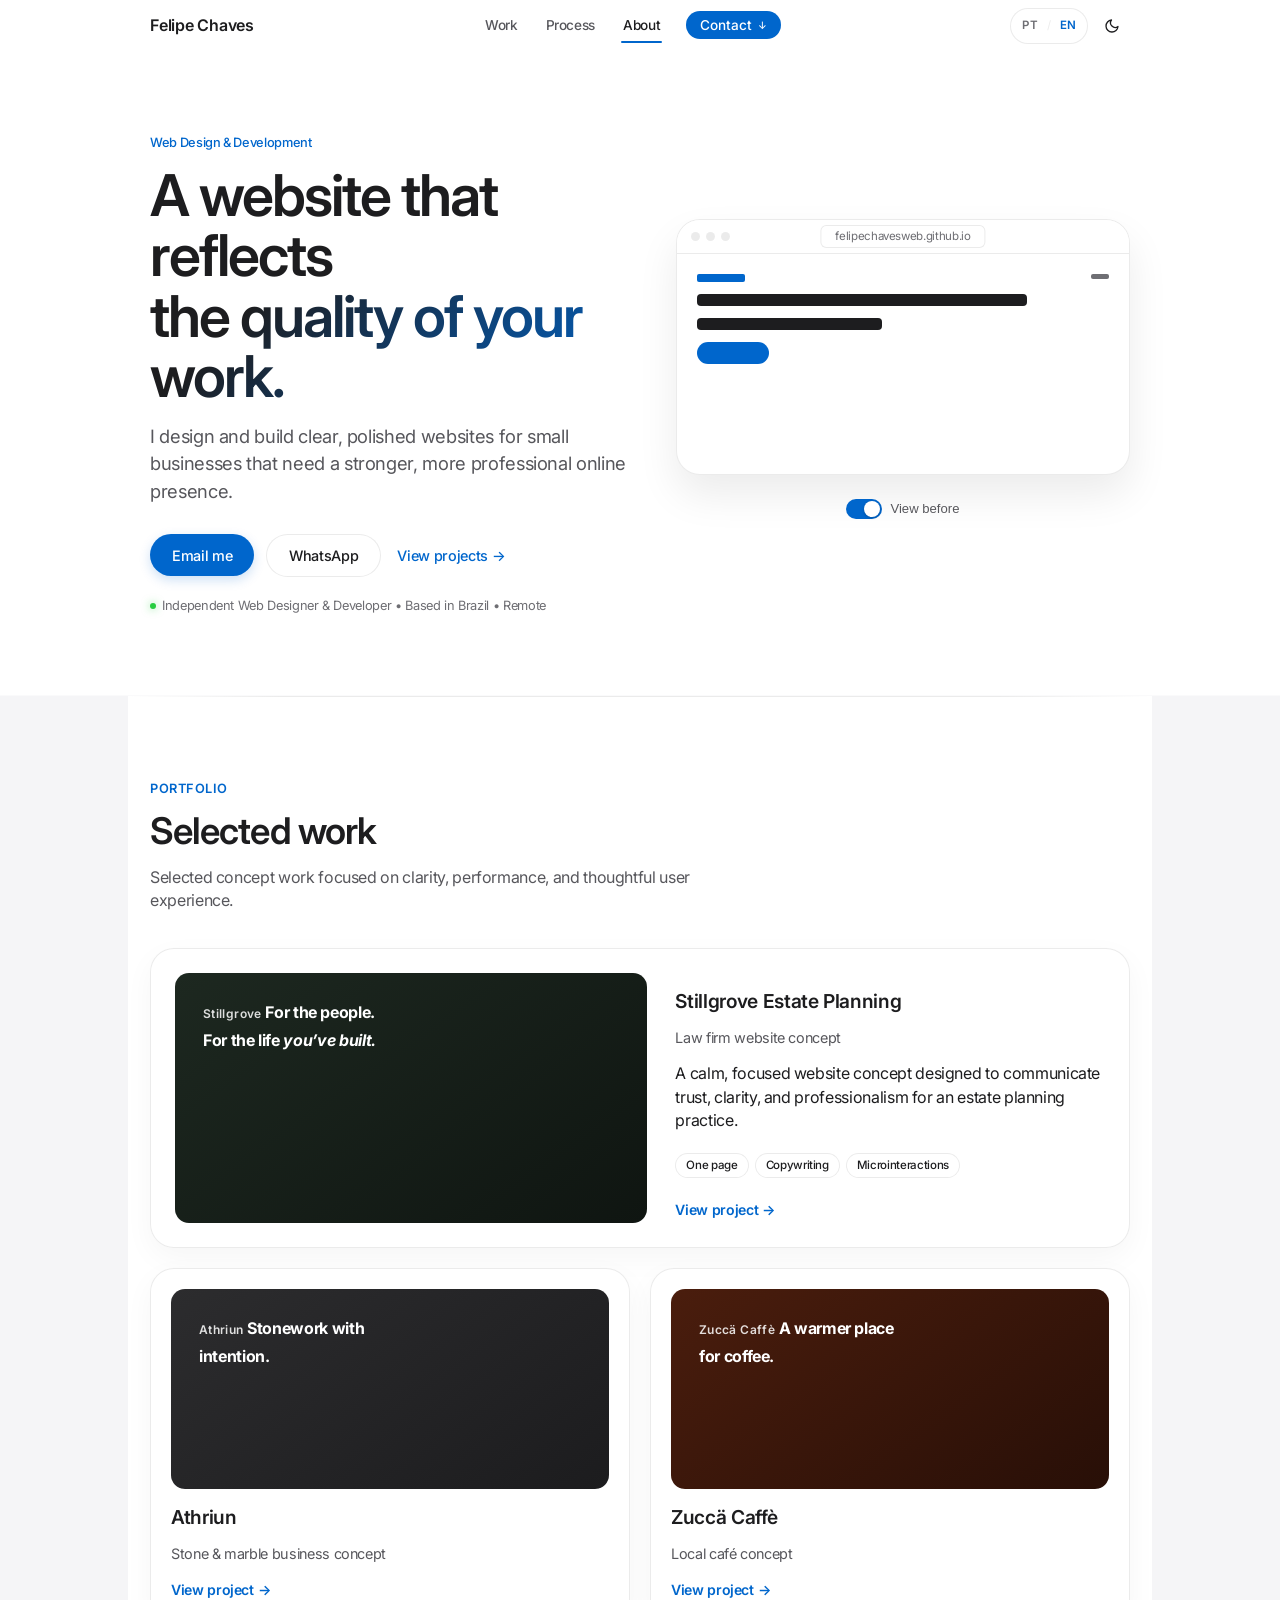
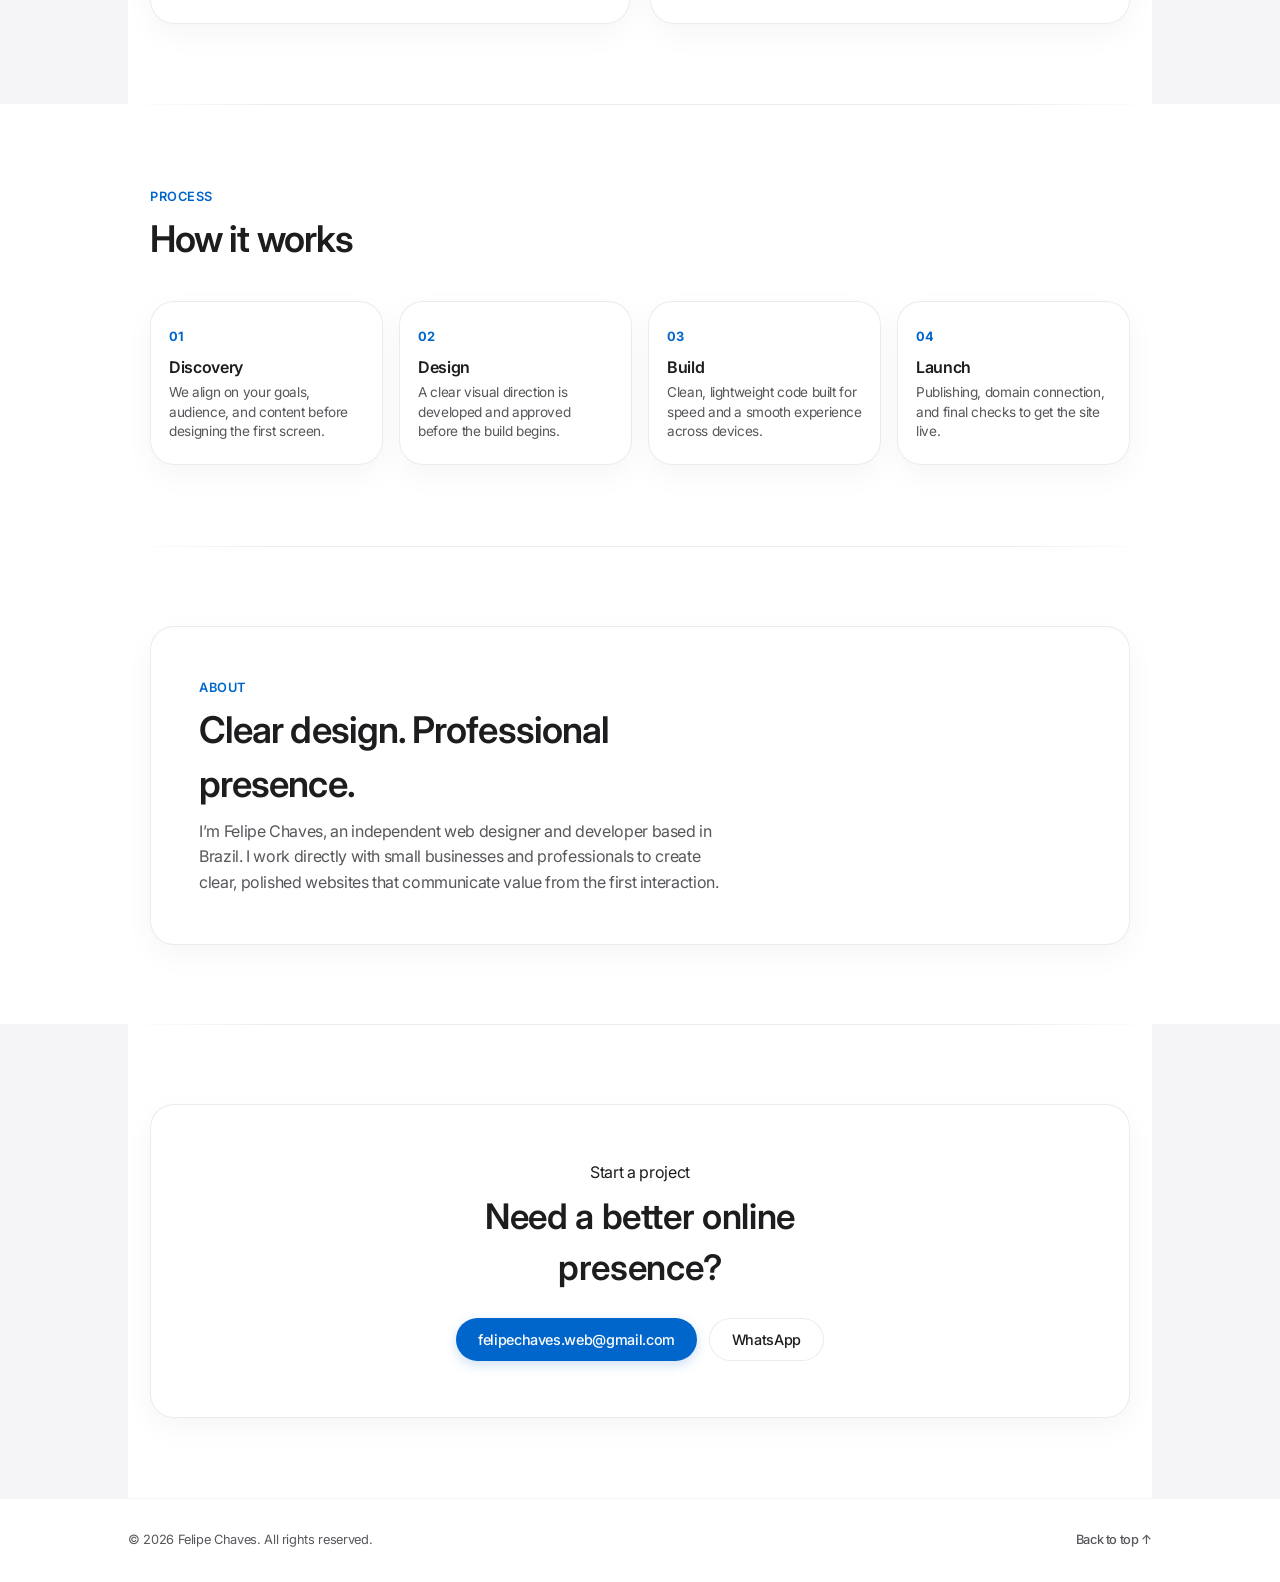
==== commit 7dec2c2a: "Add files via upload" ====
--- a/index.html
+++ b/index.html
@@ -54,6 +54,12 @@
 
   <!-- Container de ações da direita (Tema + Hambúrguer) -->
   <div class="header-actions">
+    <div class="language-switcher" role="group" aria-label="Language">
+      <button type="button" class="language-option" data-lang-switch="pt" aria-label="Português">PT</button>
+      <span class="language-divider" aria-hidden="true">/</span>
+      <button type="button" class="language-option" data-lang-switch="en" aria-label="English">EN</button>
+    </div>
+
     <button type="button" class="theme-toggle hover-magnetic" id="themeToggle" aria-label="Toggle theme">
       <svg class="theme-toggle-icon" width="18" height="18" viewBox="0 0 24 24" fill="none" stroke="currentColor" stroke-width="2" stroke-linecap="round" stroke-linejoin="round" aria-hidden="true">
         <path class="moon-icon" d="M21 12.79A9 9 0 1 1 11.21 3 7 7 0 0 0 21 12.79z"></path>
--- a/styles.css
+++ b/styles.css
@@ -920,4 +920,59 @@
     top: 68px; /* Espaçamento ideal abaixo da header de 60px */
     padding: 24px 20px;
   }
-}+}
+
+/* Language switcher */
+.language-switcher {
+  display: inline-flex;
+  align-items: center;
+  gap: 5px;
+  min-height: 36px;
+  padding: 0 7px;
+  border: 1px solid var(--border-subtle);
+  border-radius: var(--radius-pill);
+  background: var(--bg-card);
+  backdrop-filter: blur(10px);
+  -webkit-backdrop-filter: blur(10px);
+}
+
+.language-option {
+  appearance: none;
+  border: 0;
+  background: transparent;
+  color: var(--text-muted);
+  font: inherit;
+  font-size: 0.72rem;
+  font-weight: 600;
+  letter-spacing: 0.02em;
+  line-height: 1;
+  padding: 7px 4px;
+  cursor: pointer;
+  border-radius: 8px;
+  transition: color var(--transition-fast), background-color var(--transition-fast);
+}
+
+.language-option:hover {
+  color: var(--text-primary);
+}
+
+.language-option.is-active {
+  color: var(--accent);
+}
+
+.language-divider {
+  color: var(--border-subtle);
+  font-size: 0.72rem;
+  user-select: none;
+}
+
+@media (max-width: 560px) {
+  .language-switcher {
+    gap: 3px;
+    padding: 0 5px;
+  }
+  .language-option {
+    font-size: 0.68rem;
+    padding: 7px 3px;
+  }
+}
